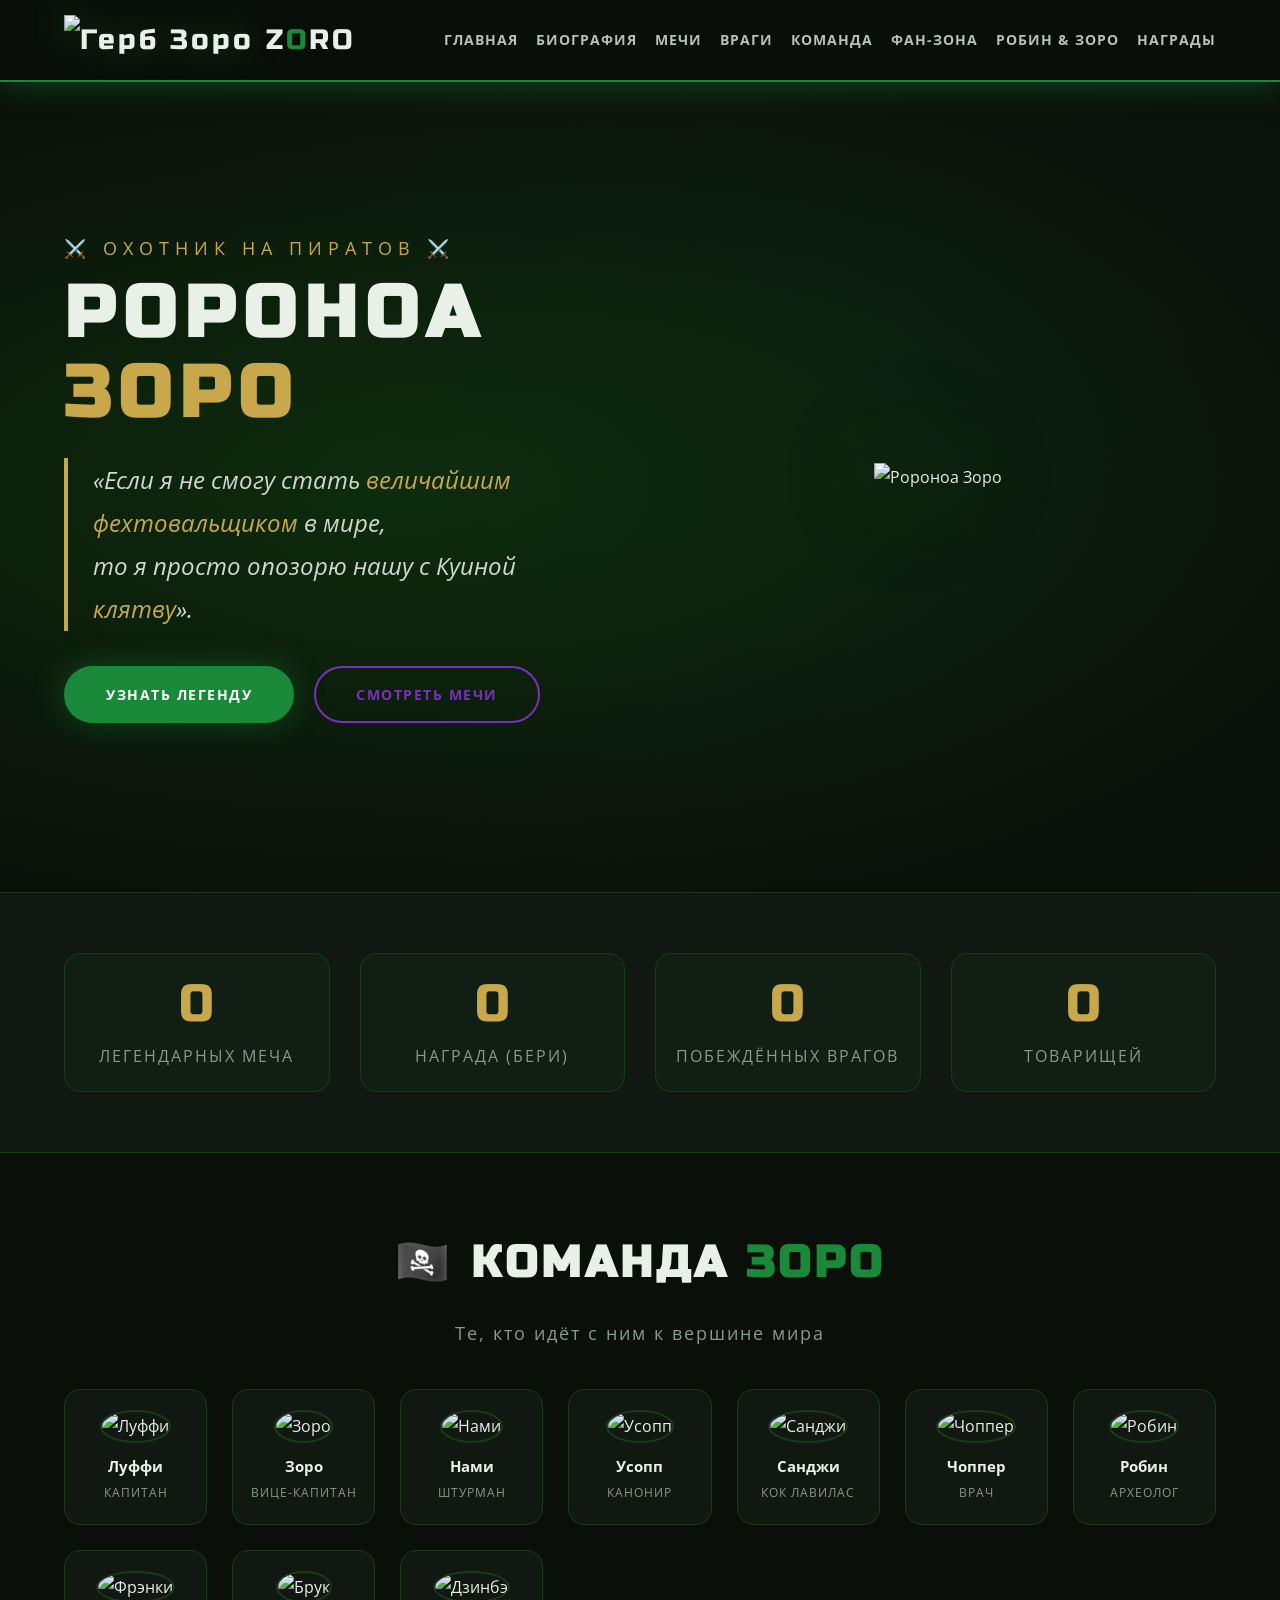
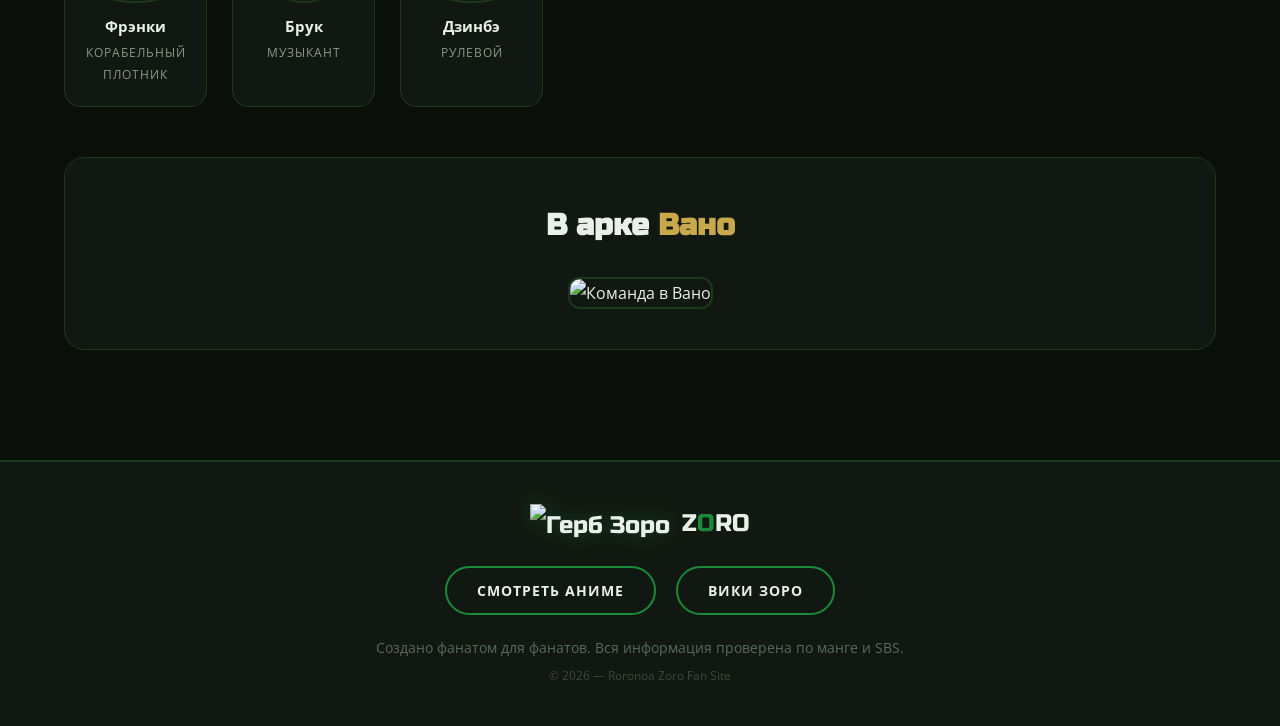
==== index.html @ ffdd6d56 "Update index.html" ====
<!DOCTYPE html>
<html lang="ru">
<head>
    <meta charset="UTF-8">
    <meta name="viewport" content="width=device-width, initial-scale=1.0">
    <title>Ророноа Зоро — Легенда трёх мечей</title>
    <link href="https://fonts.googleapis.com/css2?family=Russo+One&family=Open+Sans:wght@400;700&display=swap" rel="stylesheet">
    <link rel="stylesheet" href="style.css">
</head>
<body>

    <!-- ШАПКА -->
    <header class="header">
        <div class="container header-inner">
            <div class="logo">
                <img src="zoro-skull.png" alt="Герб Зоро" class="logo-skull">
                <span>Z<span class="green">O</span>RO</span>
            </div>
            <nav class="nav">
                <a href="index.html">Главная</a>
                <a href="bio.html">Биография</a>
                <a href="swords.html">Мечи</a>
                <a href="enemies.html">Враги</a>
                <a href="crew-relations.html">Команда</a>
                <a href="fan.html">Фан-зона</a>
                <a href="robin-zoro.html">Робин & Зоро</a>
                <a href="awards.html">Награды</a>
            </nav>
        </div>
    </header>

    <!-- ГЛАВНЫЙ БАННЕР -->
    <section class="hero">
        <div class="container hero-content">
            <div class="hero-text">
                <div class="hero-subtitle">⚔️ Охотник на пиратов ⚔️</div>
                <h1>Ророноа <span class="gold">Зоро</span></h1>
                <div class="hero-quote">
                    «Если я не смогу стать <span class="gold">величайшим фехтовальщиком</span> в мире,<br>
                    то я просто опозорю нашу с Куиной <span class="gold">клятву</span>».
                </div>
                <div class="hero-buttons">
                    <a href="bio.html" class="btn btn-primary">Узнать легенду</a>
                    <a href="swords.html" class="btn btn-secondary">Смотреть мечи</a>
                </div>
            </div>
            <div class="hero-image">
                <img src="banner.png" alt="Ророноа Зоро" class="hero-silhouette">
            </div>
        </div>
    </section>

    <!-- СЧЁТЧИКИ -->
    <section class="counters">
        <div class="container counters-grid">
            <div class="counter-item">
                <div class="counter-number" data-target="3">0</div>
                <div class="counter-label">Легендарных меча</div>
            </div>
            <div class="counter-item">
                <div class="counter-number" data-target="1111000000">0</div>
                <div class="counter-label">Награда (бери)</div>
            </div>
            <div class="counter-item">
                <div class="counter-number" data-target="14">0</div>
                <div class="counter-label">Побеждённых врагов</div>
            </div>
            <div class="counter-item">
                <div class="counter-number" data-target="10">0</div>
                <div class="counter-label">Товарищей</div>
            </div>
        </div>
    </section>

    <!-- КОМАНДА ЗОРО (ПРЕВЬЮ) -->
    <section class="crew-preview">
        <div class="container">
            <h2>🏴‍☠️ Команда <span class="green">Зоро</span></h2>
            <p class="section-subtitle">Те, кто идёт с ним к вершине мира</p>
            <div class="crew-grid">
                <div class="crew-card"><img src="luffy.png" alt="Луффи"><h4>Луффи</h4><p>Капитан</p></div>
                <div class="crew-card"><img src="zoro.png" alt="Зоро"><h4>Зоро</h4><p>Вице-капитан</p></div>
                <div class="crew-card"><img src="nami.png" alt="Нами"><h4>Нами</h4><p>Штурман</p></div>
                <div class="crew-card"><img src="usopp.png" alt="Усопп"><h4>Усопп</h4><p>Канонир</p></div>
                <div class="crew-card"><img src="sanji.png" alt="Санджи"><h4>Санджи</h4><p>Кок лавилас</p></div>
                <div class="crew-card"><img src="chopper.png" alt="Чоппер"><h4>Чоппер</h4><p>Врач</p></div>
                <div class="crew-card"><img src="robin.png" alt="Робин"><h4>Робин</h4><p>Археолог</p></div>
                <div class="crew-card"><img src="franky.png" alt="Фрэнки"><h4>Фрэнки</h4><p>Корабельный плотник</p></div>
                <div class="crew-card"><img src="brook.png" alt="Брук"><h4>Брук</h4><p>Музыкант</p></div>
                <div class="crew-card"><img src="jinbe.png" alt="Дзинбэ"><h4>Дзинбэ</h4><p>Рулевой</p></div>
            </div>
            <div class="crew-wano">
                <h3>В арке <span class="gold">Вано</span></h3>
                <img src="crew-wano.png" alt="Команда в Вано" class="crew-wano-img">
            </div>
        </div>
    </section>

    <!-- ПОДВАЛ -->
    <footer class="footer">
        <div class="container footer-content">
            <div class="footer-logo">
                <img src="zoro-skull.png" alt="Герб Зоро" class="footer-skull">
                <span>Z<span class="green">O</span>RO</span>
            </div>
            <div class="footer-links">
                <a href="https://onepiecedl.com/" target="_blank" class="footer-btn">Смотреть аниме</a>
                <a href="https://onepiece.fandom.com/ru/wiki/%D0%A0%D0%BE%D1%80%D0%BE%D0%BD%D0%BE%D0%B0_%D0%97%D0%BE%D1%80%D0%BE" target="_blank" class="footer-btn">Вики Зоро</a>
            </div>
            <div class="footer-copy">
                <p>Создано фанатом для фанатов. Вся информация проверена по манге и SBS.</p>
                <p>© 2026 — Roronoa Zoro Fan Site</p>
            </div>
        </div>
    </footer>

    <script src="script.js"></script>
</body>
</html>
---- style.css ----
/* ========================================================= */
/* БАЗОВЫЕ НАСТРОЙКИ                                          */
/* ========================================================= */
* {
    margin: 0;
    padding: 0;
    box-sizing: border-box;
}

:root {
    --green: #1a8a3a;
    --green-dark: #0d2b0d;
    --green-glow: rgba(26, 138, 58, 0.4);
    --purple: #7b2fbe;
    --purple-glow: rgba(123, 47, 190, 0.4);
    --gold: #c9a84c;
    --gold-glow: rgba(201, 168, 76, 0.3);
    --bg: #0a0f0a;
    --text: #e8f0e8;
    --card-bg: #111811;
    --border: #1a3a1a;
}

html {
    scroll-behavior: smooth;
}

body {
    background: var(--bg);
    color: var(--text);
    font-family: 'Open Sans', sans-serif;
    line-height: 1.8;
    overflow-x: hidden;
    position: relative;
}

.container {
    max-width: 1200px;
    margin: 0 auto;
    padding: 0 24px;
}

.green { color: var(--green); }
.gold { color: var(--gold); }
.purple { color: var(--purple); }

/* ========================================================= */
/* АНИМАЦИЯ: ЛЕТАЮЩИЕ ЛИСТЬЯ САКУРЫ                           */
/* ========================================================= */
.sakura-container {
    position: fixed;
    top: 0;
    left: 0;
    width: 100%;
    height: 100%;
    pointer-events: none;
    z-index: 9999;
    overflow: hidden;
}

.sakura-leaf {
    position: absolute;
    top: -10%;
    width: 20px;
    height: 20px;
    background: radial-gradient(circle at 30% 30%, #ffb7c5, #ff6b8a);
    border-radius: 50% 0 50% 0;
    opacity: 0.6;
    animation: fall linear infinite;
}

@keyframes fall {
    0% {
        transform: translateY(-10vh) rotate(0deg) scale(0.8);
        opacity: 0.7;
    }
    50% {
        opacity: 0.9;
        transform: translateY(50vh) rotate(180deg) scale(1.2);
    }
    100% {
        transform: translateY(110vh) rotate(360deg) scale(0.8);
        opacity: 0;
    }
}

/* ========================================================= */
/* АНИМАЦИЯ: ЭФФЕКТ РАЗРЕЗА                                   */
/* ========================================================= */
.slash-overlay {
    position: fixed;
    top: 0;
    left: 0;
    width: 100%;
    height: 100%;
    pointer-events: none;
    z-index: 9998;
    background: linear-gradient(135deg, transparent 40%, rgba(26, 138, 58, 0.3) 50%, rgba(123, 47, 190, 0.2) 60%, transparent 70%);
    background-size: 300% 300%;
    opacity: 0;
    transition: opacity 0.3s;
}

.slash-overlay.active {
    opacity: 1;
    animation: slashEffect 1s ease-out forwards;
}

@keyframes slashEffect {
    0% { background-position: -200% 0%; opacity: 0; }
    10% { opacity: 1; }
    90% { opacity: 1; }
    100% { background-position: 200% 0%; opacity: 0; }
}

/* ========================================================= */
/* ШАПКА (ХЕДЕР)                                              */
/* ========================================================= */
.header {
    padding: 15px 0;
    background: rgba(10, 15, 10, 0.95);
    backdrop-filter: blur(12px);
    border-bottom: 2px solid var(--green);
    position: sticky;
    top: 0;
    z-index: 1000;
    box-shadow: 0 4px 30px var(--green-glow);
}

.header-inner {
    display: flex;
    align-items: center;
    justify-content: space-between;
    flex-wrap: wrap;
    gap: 15px;
}

.logo {
    display: flex;
    align-items: center;
    gap: 12px;
    font-family: 'Russo One', sans-serif;
    font-size: 28px;
    letter-spacing: 3px;
    cursor: pointer;
    transition: 0.3s;
}

.logo:hover {
    transform: scale(1.05);
    text-shadow: 0 0 30px var(--green-glow);
}

.logo-skull {
    height: 50px;
    width: auto;
    filter: drop-shadow(0 0 15px var(--green-glow));
    transition: 0.3s;
}

.logo:hover .logo-skull {
    filter: drop-shadow(0 0 30px var(--green-glow)) drop-shadow(0 0 60px var(--purple-glow));
}

.nav {
    display: flex;
    flex-wrap: wrap;
    gap: 8px 18px;
}

.nav a {
    color: #b8c0b8;
    text-decoration: none;
    font-weight: 700;
    font-size: 14px;
    text-transform: uppercase;
    letter-spacing: 1px;
    transition: 0.3s;
    padding: 5px 0;
    border-bottom: 2px solid transparent;
    position: relative;
}

.nav a::after {
    content: '';
    position: absolute;
    bottom: -2px;
    left: 0;
    width: 0;
    height: 2px;
    background: var(--green);
    transition: 0.3s;
}

.nav a:hover {
    color: var(--green);
    text-shadow: 0 0 20px var(--green-glow);
}

.nav a:hover::after {
    width: 100%;
}

/* ========================================================= */
/* ГЛАВНЫЙ БАННЕР                                            */
/* ========================================================= */
.hero {
    padding: 60px 0 80px;
    background: radial-gradient(ellipse at 30% 50%, #0d2b0d 0%, #0a0f0a 80%);
    position: relative;
    overflow: hidden;
    min-height: 90vh;
    display: flex;
    align-items: center;
}

.hero::before {
    content: '';
    position: absolute;
    top: 0;
    left: 0;
    width: 100%;
    height: 100%;
    background: radial-gradient(circle at 70% 30%, rgba(26, 138, 58, 0.05) 0%, transparent 70%);
    animation: pulseGlow 4s ease-in-out infinite;
}

@keyframes pulseGlow {
    0%, 100% { opacity: 0.3; transform: scale(1); }
    50% { opacity: 0.8; transform: scale(1.2); }
}

.hero-content {
    display: grid;
    grid-template-columns: 1fr 1fr;
    gap: 40px;
    align-items: center;
    position: relative;
    z-index: 2;
}

.hero-text {
    animation: fadeInUp 1s ease;
}

.hero-subtitle {
    font-size: 18px;
    color: var(--gold);
    letter-spacing: 6px;
    text-transform: uppercase;
    margin-bottom: 10px;
    animation: glowText 3s ease-in-out infinite;
}

@keyframes glowText {
    0%, 100% { text-shadow: 0 0 10px var(--gold-glow); }
    50% { text-shadow: 0 0 30px var(--gold-glow), 0 0 60px rgba(201, 168, 76, 0.2); }
}

.hero h1 {
    font-family: 'Russo One', sans-serif;
    font-size: 72px;
    text-transform: uppercase;
    letter-spacing: 8px;
    line-height: 1.1;
    margin-bottom: 20px;
    animation: fadeInUp 1.2s ease;
}

.hero h1 .gold {
    animation: glowText 2s ease-in-out infinite;
}

.hero-quote {
    font-size: 24px;
    font-style: italic;
    border-left: 4px solid var(--gold);
    padding-left: 25px;
    margin: 25px 0 35px;
    color: #d0d8d0;
    animation: fadeInUp 1.4s ease;
    min-height: 80px;
}

.hero-quote .gold {
    color: var(--gold);
}

.hero-buttons {
    display: flex;
    gap: 20px;
    flex-wrap: wrap;
    animation: fadeInUp 1.6s ease;
}

.btn {
    padding: 14px 40px;
    border-radius: 50px;
    text-decoration: none;
    font-weight: 700;
    text-transform: uppercase;
    letter-spacing: 1.5px;
    font-size: 14px;
    transition: 0.4s;
    display: inline-block;
    border: 2px solid transparent;
    position: relative;
    overflow: hidden;
}

.btn::before {
    content: '';
    position: absolute;
    top: 0;
    left: -100%;
    width: 100%;
    height: 100%;
    background: linear-gradient(90deg, transparent, rgba(255,255,255,0.1), transparent);
    transition: 0.5s;
}

.btn:hover::before {
    left: 100%;
}

.btn-primary {
    background: var(--green);
    color: #fff;
    box-shadow: 0 0 30px var(--green-glow);
}

.btn-primary:hover {
    background: transparent;
    border-color: var(--green);
    color: var(--green);
    transform: scale(1.05) translateY(-3px);
    box-shadow: 0 0 50px var(--green-glow);
}

.btn-secondary {
    background: transparent;
    border-color: var(--purple);
    color: var(--purple);
}

.btn-secondary:hover {
    background: var(--purple);
    color: #fff;
    transform: scale(1.05) translateY(-3px);
    box-shadow: 0 0 50px var(--purple-glow);
}

.hero-image {
    display: flex;
    justify-content: center;
    align-items: center;
}

.hero-silhouette {
    max-width: 100%;
    height: auto;
    max-height: 600px;
    filter: drop-shadow(0 0 40px var(--green-glow)) drop-shadow(0 0 80px var(--purple-glow));
    animation: floatHero 4s ease-in-out infinite;
}

@keyframes floatHero {
    0%, 100% { transform: translateY(0px) scale(1); }
    50% { transform: translateY(-20px) scale(1.02); }
}

/* ========================================================= */
/* СЧЁТЧИКИ                                                  */
/* ========================================================= */
.counters {
    padding: 60px 0;
    background: var(--card-bg);
    border-top: 1px solid var(--border);
    border-bottom: 1px solid var(--border);
}

.counters-grid {
    display: grid;
    grid-template-columns: repeat(4, 1fr);
    gap: 30px;
    text-align: center;
}

.counter-item {
    padding: 20px;
    border-radius: 16px;
    background: rgba(26, 138, 58, 0.05);
    border: 1px solid var(--border);
    transition: 0.3s;
}

.counter-item:hover {
    border-color: var(--gold);
    transform: translateY(-5px);
    box-shadow: 0 10px 40px rgba(201, 168, 76, 0.1);
}

.counter-number {
    font-family: 'Russo One', sans-serif;
    font-size: 52px;
    color: var(--gold);
    line-height: 1.2;
    animation: counterPulse 2s ease-in-out infinite;
}

@keyframes counterPulse {
    0%, 100% { text-shadow: 0 0 10px var(--gold-glow); }
    50% { text-shadow: 0 0 30px var(--gold-glow), 0 0 60px rgba(201, 168, 76, 0.2); }
}

.counter-label {
    font-size: 16px;
    color: #8a9a8a;
    text-transform: uppercase;
    letter-spacing: 2px;
    margin-top: 5px;
}

/* ========================================================= */
/* ПРЕВЬЮ КОМАНДЫ (НА ГЛАВНОЙ)                               */
/* ========================================================= */
.crew-preview {
    padding: 70px 0;
}

h2 {
    font-family: 'Russo One', sans-serif;
    font-size: 44px;
    text-transform: uppercase;
    letter-spacing: 4px;
    margin-bottom: 15px;
    text-align: center;
    animation: glowText 3s ease-in-out infinite;
}

.section-subtitle {
    text-align: center;
    color: #8a9a8a;
    font-size: 18px;
    margin-bottom: 40px;
    letter-spacing: 2px;
}

.crew-grid {
    display: grid;
    grid-template-columns: repeat(auto-fill, minmax(130px, 1fr));
    gap: 25px;
    margin-bottom: 50px;
}

.crew-card {
    background: var(--card-bg);
    border: 1px solid var(--border);
    border-radius: 16px;
    padding: 20px 10px;
    text-align: center;
    transition: 0.5s;
    cursor: default;
    position: relative;
    overflow: hidden;
}

.crew-card::before {
    content: '';
    position: absolute;
    top: -50%;
    left: -50%;
    width: 200%;
    height: 200%;
    background: radial-gradient(circle, rgba(26, 138, 58, 0.05) 0%, transparent 70%);
    opacity: 0;
    transition: 0.5s;
}

.crew-card:hover::before {
    opacity: 1;
}

.crew-card:hover {
    transform: translateY(-12px) scale(1.02);
    border-color: var(--green);
    box-shadow: 0 15px 50px var(--green-glow);
}

.crew-card img {
    width: 75px;
    height: 75px;
    border-radius: 50%;
    object-fit: cover;
    margin-bottom: 10px;
    border: 2px solid var(--border);
    transition: 0.3s;
}

.crew-card:hover img {
    border-color: var(--gold);
    transform: scale(1.1);
    box-shadow: 0 0 30px var(--gold-glow);
}

.crew-card h4 {
    font-size: 15px;
    font-weight: 700;
    margin-bottom: 2px;
}

.crew-card p {
    font-size: 12px;
    color: #8a9a8a;
    text-transform: uppercase;
    letter-spacing: 1px;
}

.crew-wano {
    text-align: center;
    margin-top: 30px;
    padding: 40px;
    background: var(--card-bg);
    border-radius: 20px;
    border: 1px solid var(--border);
    transition: 0.3s;
}

.crew-wano:hover {
    border-color: var(--gold);
    box-shadow: 0 0 60px rgba(201, 168, 76, 0.1);
}

.crew-wano h3 {
    font-family: 'Russo One', sans-serif;
    font-size: 30px;
    margin-bottom: 25px;
}

.crew-wano-img {
    max-width: 100%;
    border-radius: 12px;
    border: 2px solid var(--border);
    transition: 0.3s;
}

.crew-wano-img:hover {
    border-color: var(--gold);
    transform: scale(1.01);
}

/* ========================================================= */
/* ПОДВАЛ (ФУТЕР)                                            */
/* ========================================================= */
.footer {
    padding: 40px 0;
    background: var(--card-bg);
    border-top: 2px solid var(--border);
    margin-top: 40px;
}

.footer-content {
    display: flex;
    flex-direction: column;
    align-items: center;
    gap: 20px;
    text-align: center;
}

.footer-logo {
    display: flex;
    align-items: center;
    gap: 12px;
    font-family: 'Russo One', sans-serif;
    font-size: 24px;
}

.footer-skull {
    height: 40px;
    width: auto;
    filter: drop-shadow(0 0 10px var(--green-glow));
}

.footer-links {
    display: flex;
    gap: 20px;
    flex-wrap: wrap;
    justify-content: center;
}

.footer-btn {
    padding: 10px 30px;
    border: 2px solid var(--green);
    border-radius: 50px;
    color: var(--text);
    text-decoration: none;
    font-weight: 700;
    font-size: 14px;
    transition: 0.4s;
    text-transform: uppercase;
    letter-spacing: 1px;
    position: relative;
    overflow: hidden;
}

.footer-btn::before {
    content: '';
    position: absolute;
    top: 0;
    left: -100%;
    width: 100%;
    height: 100%;
    background: linear-gradient(90deg, transparent, rgba(255,255,255,0.05), transparent);
    transition: 0.5s;
}

.footer-btn:hover::before {
    left: 100%;
}

.footer-btn:hover {
    background: var(--green);
    color: #fff;
    box-shadow: 0 0 40px var(--green-glow);
    transform: scale(1.05);
}

.footer-copy {
    font-size: 14px;
    color: #5a6a5a;
    line-height: 1.8;
}

.footer-copy p:last-child {
    margin-top: 5px;
    font-size: 12px;
    color: #3a4a3a;
}

/* ========================================================= */
/* АНИМАЦИЯ ПОЯВЛЕНИЯ ПРИ СКРОЛЛЕ                            */
/* ========================================================= */
.animate-on-scroll {
    opacity: 0;
    transform: translateY(50px);
    transition: all 0.8s cubic-bezier(0.2, 0.9, 0.3, 1);
}

.animate-on-scroll.visible {
    opacity: 1;
    transform: translateY(0);
}

/* ========================================================= */
/* АДАПТАЦИЯ ПОД МОБИЛЬНЫЕ УСТРОЙСТВА                        */
/* ========================================================= */
@media (max-width: 992px) {
    .hero-content {
        grid-template-columns: 1fr;
        text-align: center;
    }

    .hero h1 {
        font-size: 48px;
        letter-spacing: 4px;
    }

    .hero-quote {
        border-left: none;
        padding-left: 0;
        border-top: 3px solid var(--gold);
        padding-top: 20px;
        font-size: 20px;
    }

    .hero-buttons {
        justify-content: center;
    }

    .hero-silhouette {
        max-height: 350px;
    }

    .counters-grid {
        grid-template-columns: repeat(2, 1fr);
    }

    .counter-number {
        font-size: 40px;
    }
}

@media (max-width: 576px) {
    .header-inner {
        flex-direction: column;
        align-items: stretch;
        gap: 10px;
    }

    .logo {
        justify-content: center;
        font-size: 22px;
    }

    .logo-skull {
        height: 40px;
    }

    .nav {
        justify-content: center;
        gap: 5px 12px;
    }

    .nav a {
        font-size: 11px;
    }

    .hero {
        padding: 40px 0 50px;
        min-height: 70vh;
    }

    .hero h1 {
        font-size: 32px;
        letter-spacing: 2px;
    }

    .hero-quote {
        font-size: 16px;
        padding-top: 15px;
    }

    .hero-subtitle {
        font-size: 14px;
        letter-spacing: 3px;
    }

    .btn {
        padding: 10px 25px;
        font-size: 12px;
    }

    .crew-grid {
        grid-template-columns: repeat(auto-fill, minmax(90px, 1fr));
        gap: 15px;
    }

    .crew-card img {
        width: 55px;
        height: 55px;
    }

    .crew-card h4 {
        font-size: 12px;
    }

    .crew-card p {
        font-size: 10px;
    }

    h2 {
        font-size: 28px;
    }

    .footer-btn {
        padding: 8px 20px;
        font-size: 12px;
    }

    .counter-number {
        font-size: 32px;
    }
}
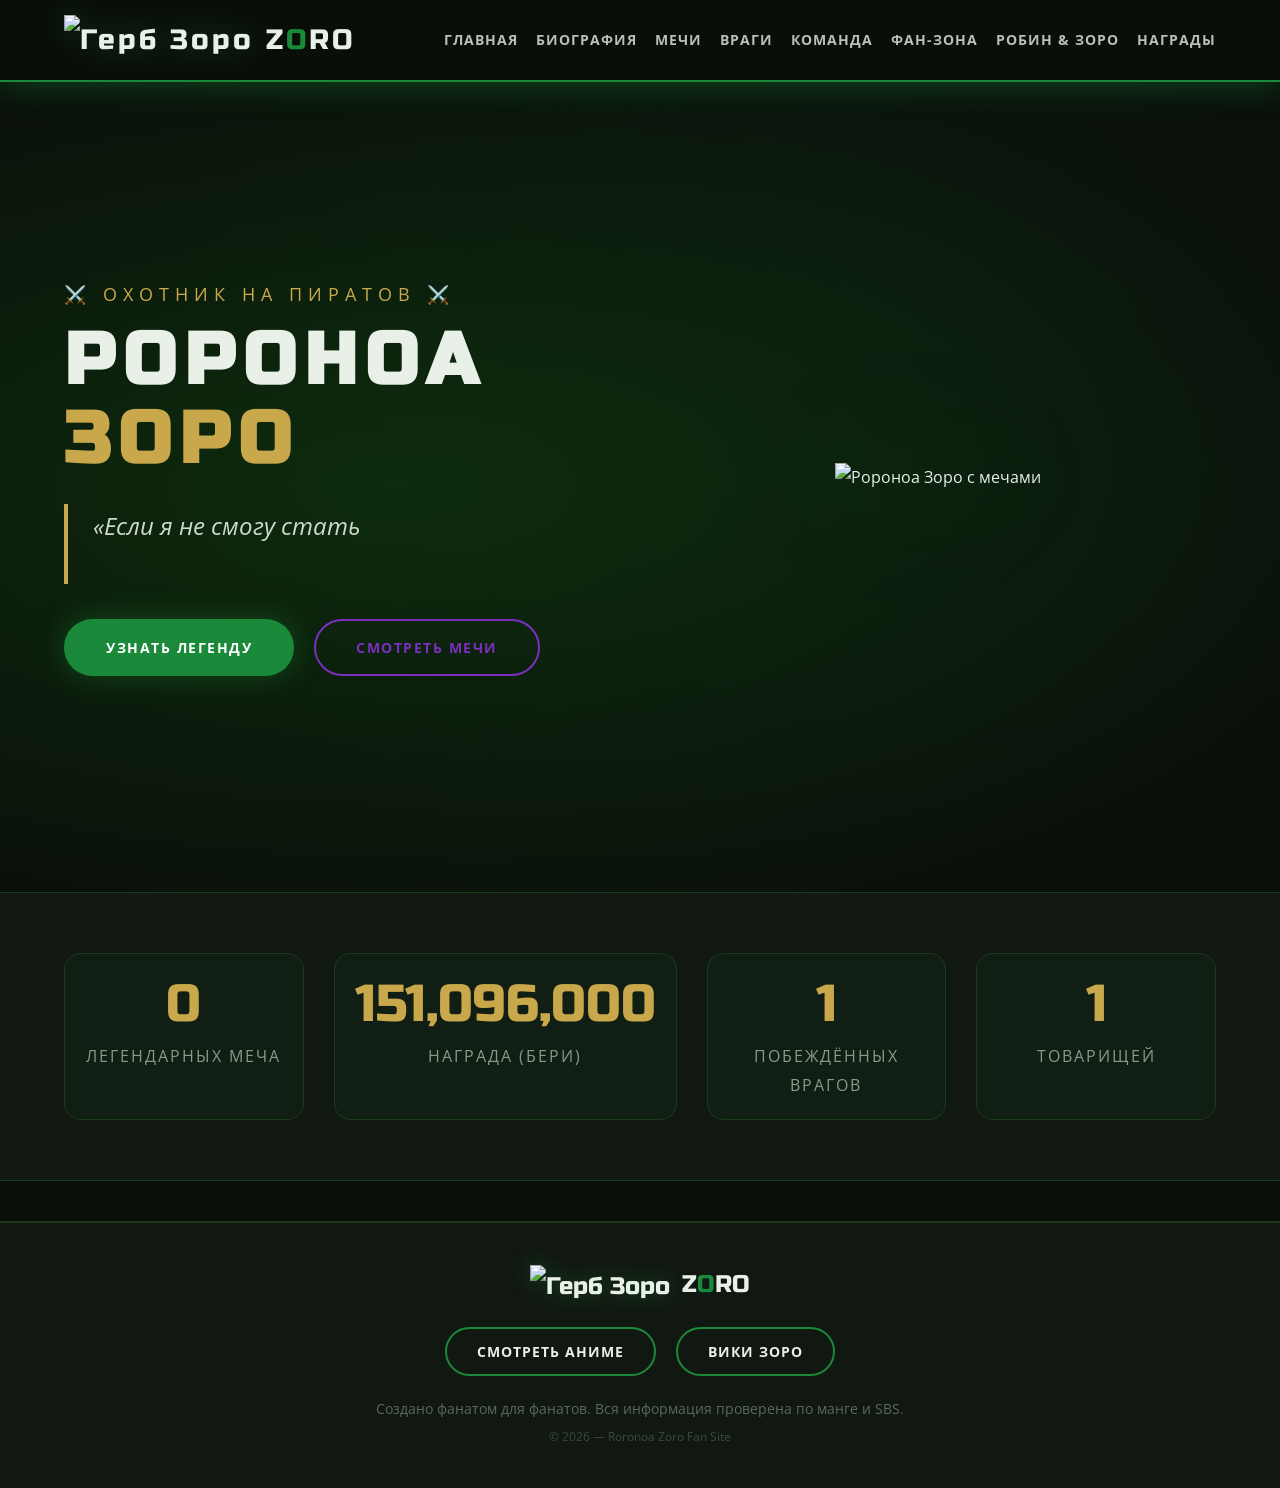
==== commit 37f2e490: "Update index.html" ====
--- a/index.html
+++ b/index.html
@@ -4,12 +4,13 @@
     <meta charset="UTF-8">
     <meta name="viewport" content="width=device-width, initial-scale=1.0">
     <title>Ророноа Зоро — Легенда трёх мечей</title>
+    <meta name="description" content="Фан-сайт о Ророноа Зоро из One Piece. Биография, мечи, техники, враги, награды, команда, мемы и главный шип аниме — Робин и Зоро.">
+    <link rel="icon" href="zoro-skull.png" type="image/png">
     <link href="https://fonts.googleapis.com/css2?family=Russo+One&family=Open+Sans:wght@400;700&display=swap" rel="stylesheet">
     <link rel="stylesheet" href="style.css">
 </head>
 <body>
 
-    <!-- ШАПКА -->
     <header class="header">
         <div class="container header-inner">
             <div class="logo">
@@ -29,7 +30,6 @@
         </div>
     </header>
 
-    <!-- ГЛАВНЫЙ БАННЕР -->
     <section class="hero">
         <div class="container hero-content">
             <div class="hero-text">
@@ -45,12 +45,11 @@
                 </div>
             </div>
             <div class="hero-image">
-                <img src="banner.png" alt="Ророноа Зоро" class="hero-silhouette">
+                <img src="banner.png" alt="Ророноа Зоро с мечами" class="hero-silhouette">
             </div>
         </div>
     </section>
 
-    <!-- СЧЁТЧИКИ -->
     <section class="counters">
         <div class="container counters-grid">
             <div class="counter-item">
@@ -72,31 +71,6 @@
         </div>
     </section>
 
-    <!-- КОМАНДА ЗОРО (ПРЕВЬЮ) -->
-    <section class="crew-preview">
-        <div class="container">
-            <h2>🏴‍☠️ Команда <span class="green">Зоро</span></h2>
-            <p class="section-subtitle">Те, кто идёт с ним к вершине мира</p>
-            <div class="crew-grid">
-                <div class="crew-card"><img src="luffy.png" alt="Луффи"><h4>Луффи</h4><p>Капитан</p></div>
-                <div class="crew-card"><img src="zoro.png" alt="Зоро"><h4>Зоро</h4><p>Вице-капитан</p></div>
-                <div class="crew-card"><img src="nami.png" alt="Нами"><h4>Нами</h4><p>Штурман</p></div>
-                <div class="crew-card"><img src="usopp.png" alt="Усопп"><h4>Усопп</h4><p>Канонир</p></div>
-                <div class="crew-card"><img src="sanji.png" alt="Санджи"><h4>Санджи</h4><p>Кок лавилас</p></div>
-                <div class="crew-card"><img src="chopper.png" alt="Чоппер"><h4>Чоппер</h4><p>Врач</p></div>
-                <div class="crew-card"><img src="robin.png" alt="Робин"><h4>Робин</h4><p>Археолог</p></div>
-                <div class="crew-card"><img src="franky.png" alt="Фрэнки"><h4>Фрэнки</h4><p>Корабельный плотник</p></div>
-                <div class="crew-card"><img src="brook.png" alt="Брук"><h4>Брук</h4><p>Музыкант</p></div>
-                <div class="crew-card"><img src="jinbe.png" alt="Дзинбэ"><h4>Дзинбэ</h4><p>Рулевой</p></div>
-            </div>
-            <div class="crew-wano">
-                <h3>В арке <span class="gold">Вано</span></h3>
-                <img src="crew-wano.png" alt="Команда в Вано" class="crew-wano-img">
-            </div>
-        </div>
-    </section>
-
-    <!-- ПОДВАЛ -->
     <footer class="footer">
         <div class="container footer-content">
             <div class="footer-logo">
--- a/style.css
+++ b/style.css
@@ -422,134 +422,6 @@
 }
 
 /* ========================================================= */
-/* ПРЕВЬЮ КОМАНДЫ (НА ГЛАВНОЙ)                               */
-/* ========================================================= */
-.crew-preview {
-    padding: 70px 0;
-}
-
-h2 {
-    font-family: 'Russo One', sans-serif;
-    font-size: 44px;
-    text-transform: uppercase;
-    letter-spacing: 4px;
-    margin-bottom: 15px;
-    text-align: center;
-    animation: glowText 3s ease-in-out infinite;
-}
-
-.section-subtitle {
-    text-align: center;
-    color: #8a9a8a;
-    font-size: 18px;
-    margin-bottom: 40px;
-    letter-spacing: 2px;
-}
-
-.crew-grid {
-    display: grid;
-    grid-template-columns: repeat(auto-fill, minmax(130px, 1fr));
-    gap: 25px;
-    margin-bottom: 50px;
-}
-
-.crew-card {
-    background: var(--card-bg);
-    border: 1px solid var(--border);
-    border-radius: 16px;
-    padding: 20px 10px;
-    text-align: center;
-    transition: 0.5s;
-    cursor: default;
-    position: relative;
-    overflow: hidden;
-}
-
-.crew-card::before {
-    content: '';
-    position: absolute;
-    top: -50%;
-    left: -50%;
-    width: 200%;
-    height: 200%;
-    background: radial-gradient(circle, rgba(26, 138, 58, 0.05) 0%, transparent 70%);
-    opacity: 0;
-    transition: 0.5s;
-}
-
-.crew-card:hover::before {
-    opacity: 1;
-}
-
-.crew-card:hover {
-    transform: translateY(-12px) scale(1.02);
-    border-color: var(--green);
-    box-shadow: 0 15px 50px var(--green-glow);
-}
-
-.crew-card img {
-    width: 75px;
-    height: 75px;
-    border-radius: 50%;
-    object-fit: cover;
-    margin-bottom: 10px;
-    border: 2px solid var(--border);
-    transition: 0.3s;
-}
-
-.crew-card:hover img {
-    border-color: var(--gold);
-    transform: scale(1.1);
-    box-shadow: 0 0 30px var(--gold-glow);
-}
-
-.crew-card h4 {
-    font-size: 15px;
-    font-weight: 700;
-    margin-bottom: 2px;
-}
-
-.crew-card p {
-    font-size: 12px;
-    color: #8a9a8a;
-    text-transform: uppercase;
-    letter-spacing: 1px;
-}
-
-.crew-wano {
-    text-align: center;
-    margin-top: 30px;
-    padding: 40px;
-    background: var(--card-bg);
-    border-radius: 20px;
-    border: 1px solid var(--border);
-    transition: 0.3s;
-}
-
-.crew-wano:hover {
-    border-color: var(--gold);
-    box-shadow: 0 0 60px rgba(201, 168, 76, 0.1);
-}
-
-.crew-wano h3 {
-    font-family: 'Russo One', sans-serif;
-    font-size: 30px;
-    margin-bottom: 25px;
-}
-
-.crew-wano-img {
-    max-width: 100%;
-    border-radius: 12px;
-    border: 2px solid var(--border);
-    transition: 0.3s;
-}
-
-.crew-wano-img:hover {
-    border-color: var(--gold);
-    transform: scale(1.01);
-}
-
-/* ========================================================= */
 /* ПОДВАЛ (ФУТЕР)                                            */
 /* ========================================================= */
 .footer {
@@ -740,33 +612,6 @@
         font-size: 12px;
     }
 
-    .crew-grid {
-        grid-template-columns: repeat(auto-fill, minmax(90px, 1fr));
-        gap: 15px;
-    }
-
-    .crew-card img {
-        width: 55px;
-        height: 55px;
-    }
-
-    .crew-card h4 {
-        font-size: 12px;
-    }
-
-    .crew-card p {
-        font-size: 10px;
-    }
-
-    h2 {
-        font-size: 28px;
-    }
-
-    .footer-btn {
-        padding: 8px 20px;
-        font-size: 12px;
-    }
-
     .counter-number {
         font-size: 32px;
     }
